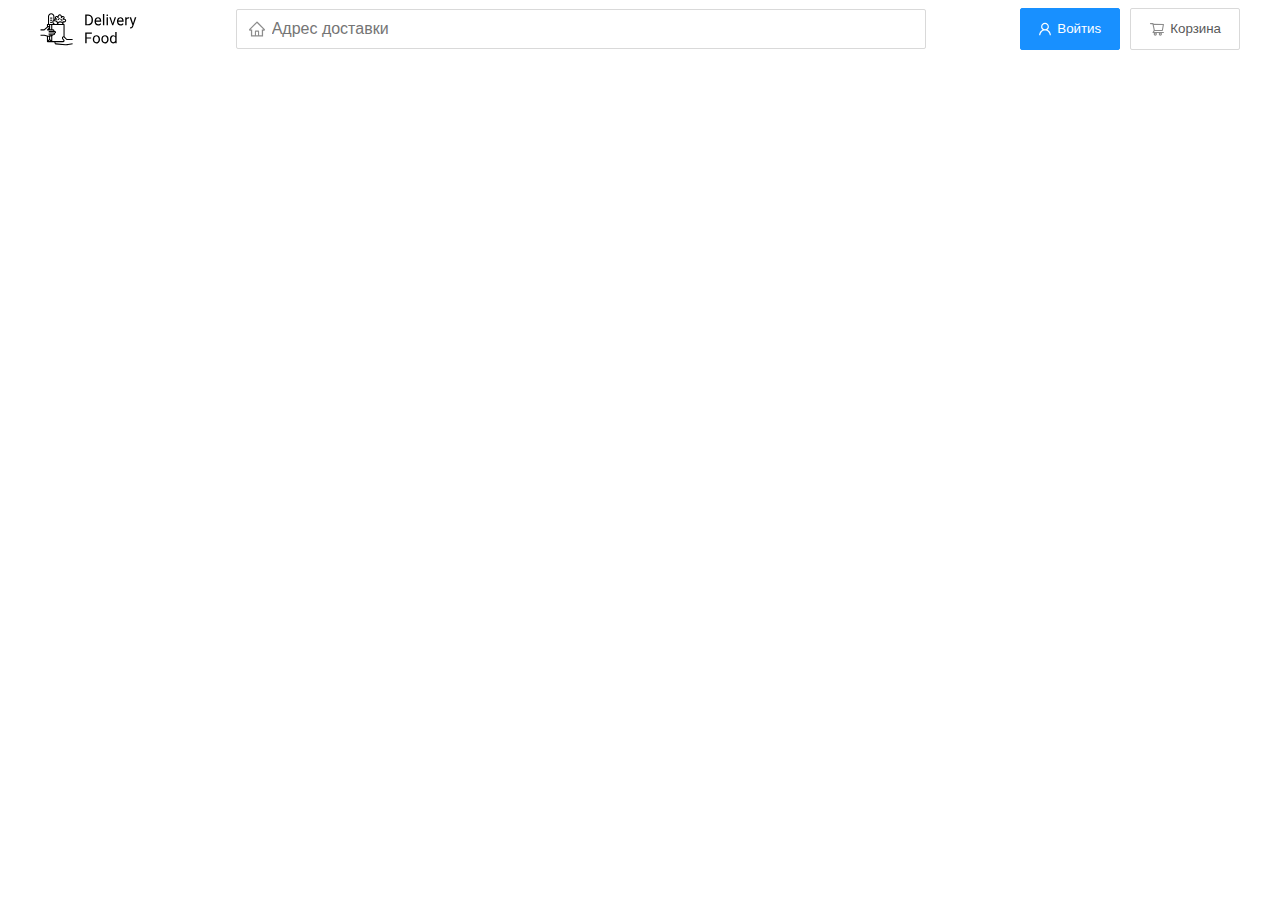
==== index.html @ 27b25c62 "Initial commit" ====
<DOCTYPE html>
<html lang="en">
<head>
    <meta charset="UTF-8">
    <meta name="viewport" content="width=device-width, initial-scale=1.0">
    <title>Delivery food - доставка еды на дом</title>
    <link rel="stylesheet" href="css/style.css">
</head>
<body>
    <div class="container">
        <!-- Шапка -->
        <header class="header">
        <img src="img\logo.svg" alt="Logo" class="logo" />
        <input type="text" class="input search-input" placeholder="Адрес доставки "/>
        <div class="buttons">
            <button class="button button-primary">
                <img src="img/icon container.svg" alt="user" class="button-icon">
                <span class="button-text">Войтиs</span>
            </button>
            <button class="button">
                <img src="img/icon container2.svg" alt="user" class="button-icon">
                <span class="buttob-text">Корзина</span>
            </button>
        </div>
        </header>
    </div>
</body>
</html>
---- css/style.css ----
*{
    box-sizing: border-box;
}
.container{
    max-width: 1200px;
    margin: auto;
}
.header{
    display: flex;
    align-items: center;
    justify-content: space-between;
}
.search-input{
    background: #FFFFFF;
    border: 1px solid #D9D9D9;
    border-radius: 2px;
    height: 40px;
    width: 690px;
    font-size: 16px;
    line-height: 24px;
    background-image: url(../img/home.svg);
    background-repeat: no-repeat;
    background-position: left 11px center;
    padding-left: 35px;
}
.buttons{
    display: flex;
    align-items: center;

}
.button{
    display: flex;
    align-items: center;
    padding: 8px 18px;
    background: #FFFFFF;
    border: 1px solid #D9D9D9;
    box-sizing: border-box;
    box-shadow: 0px 0px 2px rgba(0, 0, 0, 0.0015);
    border-radius: 2px;
    color: #595959;
    line-height: 24px;
}
.button-primary{
    background: #1890FF;
    border: 1px solid #1890ff;
    color: #ffffff;
    margin-right: 10px;
}
.button-icon{
    margin-right: 6px;
}
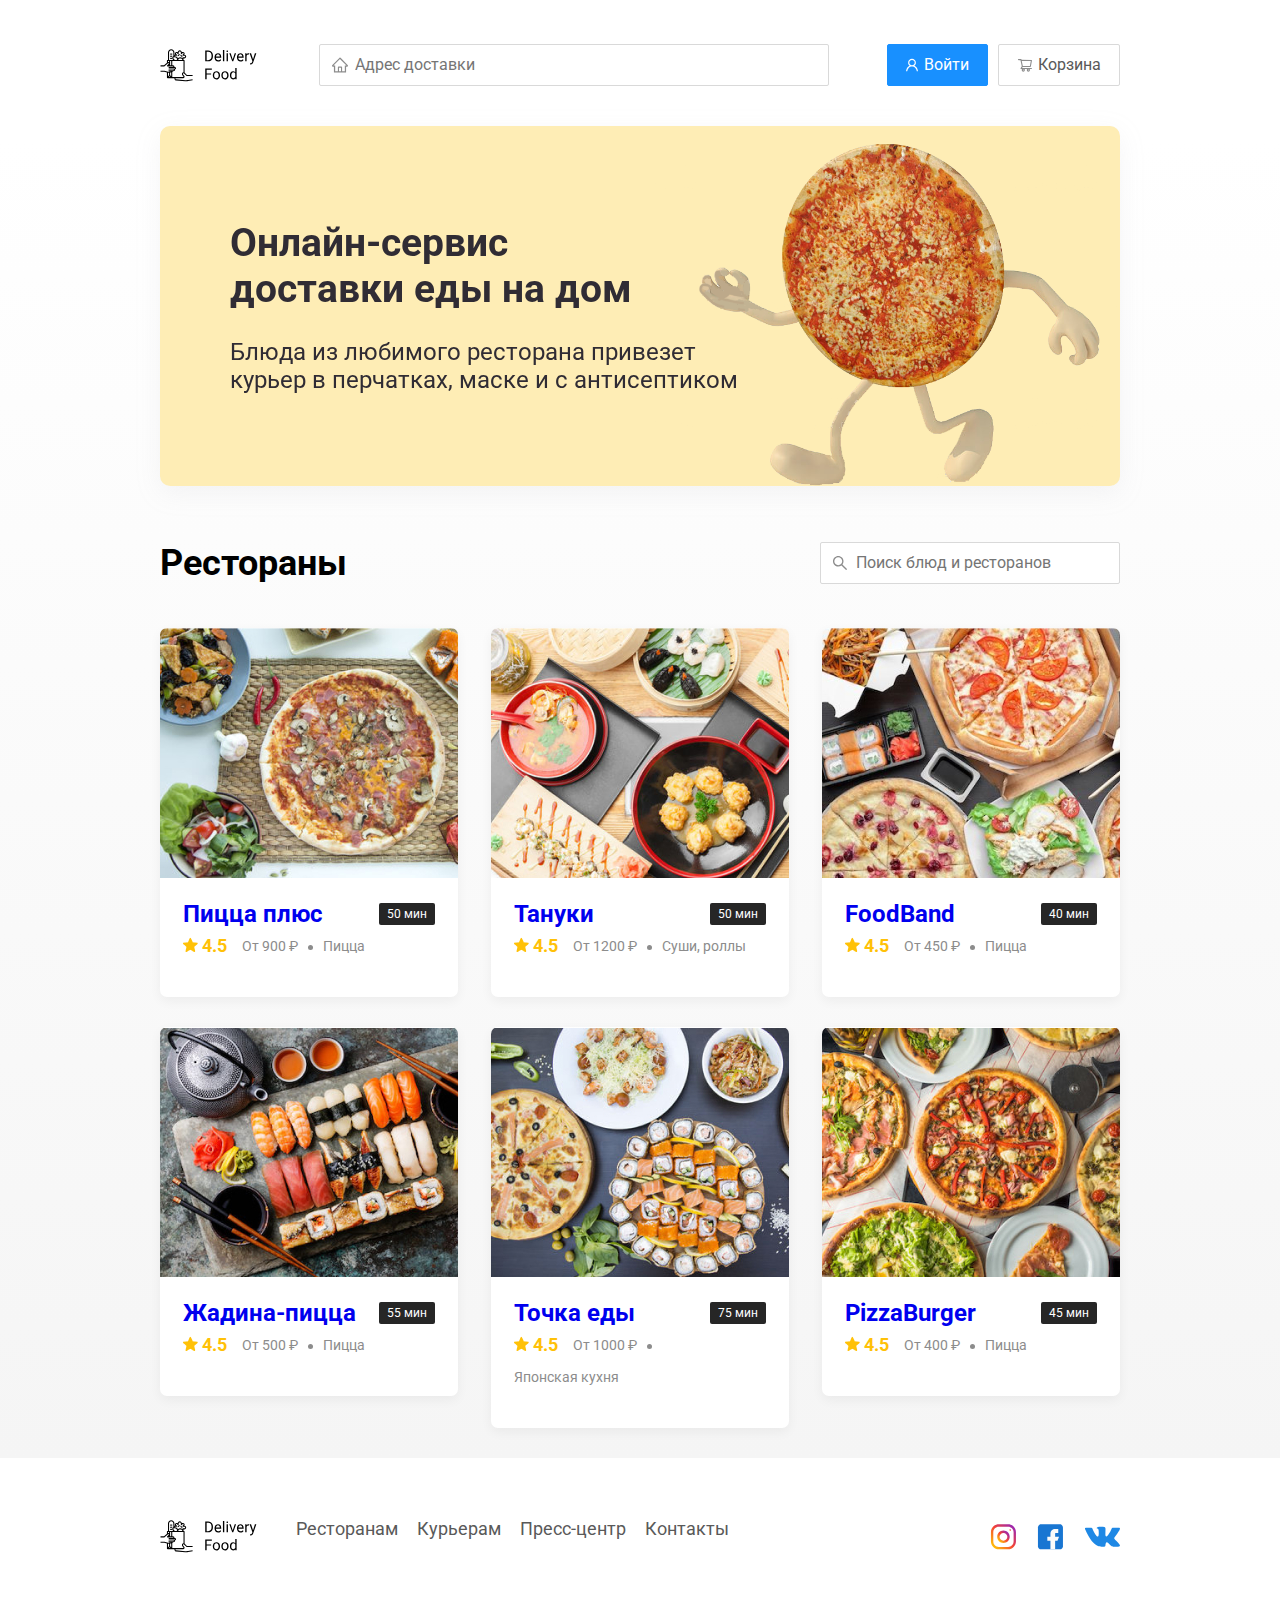
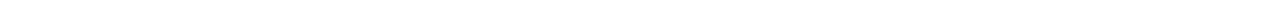
==== commit 5ccc1761: "commit" ====
--- a/index.html
+++ b/index.html
@@ -3,26 +3,193 @@
 <head>
     <meta charset="UTF-8">
     <meta name="viewport" content="width=device-width, initial-scale=1.0">
-    <title>Delivery food - доставка еды на дом</title>
+    <title>Delivry food - доставка еды на дом</title>
+
+    <link rel="preconnect" href="https://fonts.googleapis.com">
+    <link rel="preconnect" href="https://fonts.gstatic.com" crossorigin>
+    <link href="https://fonts.googleapis.com/css2?family=Roboto:wght@400;700&display=swap" rel="stylesheet">
     <link rel="stylesheet" href="css/style.css">
+    <link rel="stylesheet" href="css\normalize.css">
 </head>
 <body>
     <div class="container">
+
         <!-- Шапка -->
         <header class="header">
-        <img src="img\logo.svg" alt="Logo" class="logo" />
-        <input type="text" class="input search-input" placeholder="Адрес доставки "/>
+        <a href="index.html"><img src="img\logo.svg" alt="Logo" class="logo"/> </a>
+        <input type="text" class="input input-address" placeholder="Адрес доставки "/>
         <div class="buttons">
             <button class="button button-primary">
                 <img src="img/icon container.svg" alt="user" class="button-icon">
-                <span class="button-text">Войтиs</span>
+                <span class="button-text">Войти</span>
             </button>
             <button class="button">
                 <img src="img/icon container2.svg" alt="user" class="button-icon">
-                <span class="buttob-text">Корзина</span>
+                <span class="button-text">Корзина</span>
             </button>
         </div>
         </header>
     </div>
+
+    <main class="main">
+        <div class="container">
+            <section class="promo">
+                <h1 class="promo-title">Онлайн-сервис<br/>доставки еды на дом</h1>
+                <p class="promo-text">
+                    Блюда из любимого ресторана привезет курьер в перчатках, маске и с антисептиком
+                </p>
+            </section>
+    
+            <section class="rastaurants">
+                <div class="section-heading">
+                    <h2 class="section-title">Рестораны</h2>
+                    <input type="text" class="input input-search" placeholder="Поиск блюд и ресторанов">
+                </div>
+                <div class="cards">
+    
+                    <a href="restaurant.html" class="card">
+                        <img src="img/card1.jpg" alt="card" class="card-image"/>
+                        <div class="card-text">
+    
+                            <div class="card-heading">
+                                <h3 class="card-title">Пицца плюс</h3>
+                                <span class="card-tag tag">50 мин</span>
+                            </div>
+    
+                            <div class="card-info">
+                                <div class="rating">
+                                    <img src="img/star.png" alt="star" class="rating-star"> 4.5
+                                </div>
+                                <div class="price">От 900 ₽</div>
+                                <div class="category">Пицца</div>
+                            </div>
+    
+                        </div>
+                    </a>
+    
+                    <a href="restaurant.html" class="card">
+                        <img src="img/card2.jpg" alt="card" class="card-image"/>
+                        <div class="card-text">
+    
+                            <div class="card-heading">
+                                <h3 class="card-title">Тануки</h3>
+                                <span class="card-tag tag">50 мин</span>
+                            </div>
+    
+                            <div class="card-info">
+                                <div class="rating">
+                                    <img src="img/star.png" alt="star" class="rating-star">
+                                    4.5
+                                </div>
+                                <div class="price">От 1200 ₽</div>
+                                <div class="category">Суши, роллы</div>
+                            </div>
+    
+                        </div>
+                    </a>
+    
+                    <a href="restaurant.html" class="card">
+                        <img src="img/card3.jpg" alt="card" class="card-image"/>
+                        <div class="card-text">
+    
+                            <div class="card-heading">
+                                <h3 class="card-title">FoodBand</h3>
+                                <span class="card-tag tag">40 мин</span>
+                            </div>
+    
+                            <div class="card-info">
+                                <div class="rating">
+                                    <img src="img/star.png" alt="star" class="rating-star"> 4.5
+                                </div>
+                                <div class="price">От 450 ₽</div>
+                                <div class="category">Пицца</div>
+                            </div>
+    
+                        </div>
+                    </a>
+    
+                    <a href="restaurant.html" class="card">
+                        <img src="img/card4.jpg" alt="card" class="card-image"/>
+                        <div class="card-text">
+    
+                            <div class="card-heading">
+                                <h3 class="card-title">Жадина-пицца</h3>
+                                <span class="card-tag tag">55 мин</span>
+                            </div>
+    
+                            <div class="card-info">
+                                <div class="rating">
+                                    <img src="img/star.png" alt="star" class="rating-star"> 4.5
+                                </div>
+                                <div class="price">От 500 ₽</div>
+                                <div class="category">Пицца</div>
+                            </div>
+    
+                        </div>
+                    </a>
+    
+                    <a href="restaurant.html" class="card">
+                        <img src="img/card5.jpg" alt="card" class="card-image"/>
+                        <div class="card-text">
+    
+                            <div class="card-heading">
+                                <h3 class="card-title">Точка еды</h3>
+                                <span class="card-tag tag">75 мин</span>
+                            </div>
+    
+                            <div class="card-info">
+                                <div class="rating">
+                                    <img src="img/star.png" alt="star" class="rating-star"> 4.5
+                                </div>
+                                <div class="price">От 1000 ₽</div>
+                                <div class="category">Японская кухня</div>
+                            </div>
+    
+                        </div>
+                    </a>
+    
+                    <a href="restaurant.html" class="card">
+                        <img src="img/card6.jpg" alt="card" class="card-image"/>
+                        <div class="card-text">
+    
+                            <div class="card-heading">
+                                <h3 class="card-title">PizzaBurger</h3>
+                                <span class="card-tag tag">45 мин</span>
+                            </div>
+    
+                            <div class="card-info">
+                                <div class="rating">
+                                    <img src="img/star.png" alt="star" class="rating-star"> 4.5
+                                </div>
+                                <div class="price">От 400 ₽</div>
+                                <div class="category">Пицца</div>
+                            </div>
+    
+                        </div>
+                    </a>
+    
+                </div>
+            </section>
+        </div>
+    </main>
+
+    <footer class="footer">
+        <div class="container">
+            <div class="footer-block">
+                <a href="index.html"><img src="img/logo.svg" alt="logo" class="logo footer-logo"></a>
+                <nav class="footer-nav">
+                    <a href="#" class="footer-link">Ресторанам</a>
+                    <a href="#" class="footer-link">Курьерам</a>
+                    <a href="#" class="footer-link">Пресс-центр</a>
+                    <a href="#" class="footer-link">Контакты</a>
+                </nav>
+                <div class="social-links">
+                    <a href="#" class="social-link"><img src="img/instagram.svg" alt="instagram"></a>
+                    <a href="#" class="social-link"><img src="img/facebook.svg" alt="facebook"></a>
+                    <a href="#" class="social-link"><img src="img/vk.svg" alt="vk"></a>
+                </div>
+            </div>
+        </div>
+    </footer>
 </body>
 </html>--- a/css/style.css
+++ b/css/style.css
@@ -1,27 +1,39 @@
 *{
     box-sizing: border-box;
+}
+body{
+    font-family: 'Roboto', sans-serif;
+    padding-top: 44px;
 }
 .container{
     max-width: 1200px;
     margin: auto;
 }
 .header{
-    display: flex;
-    align-items: center;
-    justify-content: space-between;
-}
-.search-input{
+    margin-bottom: 40px;
+    display: flex;
+    align-items: center;
+    justify-content: space-between;
+}
+.input{
     background: #FFFFFF;
     border: 1px solid #D9D9D9;
     border-radius: 2px;
-    height: 40px;
-    width: 690px;
     font-size: 16px;
     line-height: 24px;
-    background-image: url(../img/home.svg);
+    padding: 8px;
+    padding-left: 35px;
     background-repeat: no-repeat;
     background-position: left 11px center;
-    padding-left: 35px;
+}
+.input-address{
+    flex: 0.8;
+    background-image: url(../img/home.svg);
+}
+.input-search{
+    margin-left: auto;
+    width: 300px;
+    background-image: url(../img/search.svg);
 }
 .buttons{
     display: flex;
@@ -40,6 +52,9 @@
     color: #595959;
     line-height: 24px;
 }
+/*.button:active{
+    box-shadow: inset 0px 0px 10px rgba(0,0,0,0.5);
+}*/
 .button-primary{
     background: #1890FF;
     border: 1px solid #1890ff;
@@ -48,4 +63,429 @@
 }
 .button-icon{
     margin-right: 6px;
+}
+.button-card-text{
+    margin-right: 10px;
+}
+.promo{
+    filter: drop-shadow(0px 7px 12px rgba(158, 158, 163, 0.1));
+    background: #FEEDB5 url(../img/promo-image.png) no-repeat top -18px right -132px/ 604px;
+    border-radius: 10px;
+    padding: 68px 70px;
+    margin-bottom: 56px;
+}
+.promo-title{
+    font-style: normal;
+    font-weight: bold;
+    font-size: 39px;
+    line-height: 46px;
+    color: #302C34;
+}
+.promo-text{
+    max-width: 538px;
+    font-style: normal;
+    font-weight: normal;
+    font-size: 24px;
+    line-height: 28px;
+    color: #302C34;
+}
+.section-heading{
+    display: flex;
+    align-items: center;
+    justify-content: space-between;
+    margin-bottom: 44px;
+}
+.section-title{
+    font-style: normal;
+    font-weight: bold;
+    font-size: 36px;
+    line-height: 42px;
+    color: #000000;
+    margin: 0;
+    margin-right: 30px;
+}
+.cards{
+    display: flex;
+    align-items: flex-start;
+    justify-content: space-between;
+    flex-wrap: wrap;
+}
+.card{
+    background:#ffffff;
+    box-shadow: 0px 4px 12px rgba(0, 0, 0, 0.05);
+    border-radius: 7px;
+    overflow: hidden;
+    margin-bottom: 30px;
+    flex-basis: 31%;
+    text-decoration: none;
+}
+.card2{
+    min-height: 510px;
+}
+.card-image{
+    width: 384px;
+    height: 250px;
+    object-fit: cover;
+}
+.card-text{
+    padding-top: 20px;
+    padding-bottom: 35px;
+    padding-left: 23px;
+    padding-right: 23px;
+}
+.card-heading{
+    display: flex;
+    align-items: center;
+    justify-content: space-between;
+}
+.card-title{
+    margin: 0;
+    font-style: normal;
+    font-weight: bold;
+    font-size: 24px;
+    line-height: 32px;
+}
+.card-title-reg{
+    font-weight: 400;
+}
+.card-tag{
+    font-style: normal;
+    font-weight: normal;
+    font-size: 12px;
+    line-height: 20px;
+    color:#ffffff;
+    background: #262626;
+    border-radius: 2px;
+    padding: 1px 8px;
+}
+.card-info{
+    display: flex;
+    align-items: center;
+    flex-wrap: wrap;
+}
+.card-buttons{
+    display: flex;
+    align-items: center;
+    margin-top: 24px;    
+}
+.card-price-bold{
+    font-weight: bold;
+    font-size: 20px;
+    line-height: 32px;
+    margin-left: 32px;
+}
+.rating{
+    margin-right: 26px;
+    font-style: normal;
+    font-weight: bold;
+    font-size: 18px;
+    line-height: 32px;
+    color: #FFC107;
+}
+.price, .category{
+    font-style: normal;
+    font-weight: normal;
+    font-size: 18px;
+    line-height: 32px;
+    color:#8C8C8C;
+}
+.price{
+    margin-right: 10px;
+}
+.ingredients{
+    margin-top: 10px;
+    color:#8c8c8c;
+    font-size: 18px;
+    line-height: 21px;
+}
+.ingredients2{
+    min-height: 70px;
+}
+.price::after{
+    content: "";
+    width: 5px;
+    height: 5px;
+    background-color: #8c8c8c;
+    display: inline-block;
+    vertical-align: middle;
+    border-radius: 50%;
+    margin-left: 10px;
+}
+.category{
+    text-overflow: ellipsis;
+    overflow: hidden;
+    white-space: nowrap;
+    max-width: 150px;
+}
+.main{
+    background: linear-gradient(180deg, rgba(245, 245, 245, 0) 1.04%, #F5F5F5 100%);
+}
+.footer{
+    padding: 60px 0;
+}
+.footer-block{
+    display: flex;
+    align-content: space-between;
+    justify-content: space-between;
+}
+.footer-nav{
+    margin-left: 35px;
+    margin-right: auto;
+}
+.footer-link {
+    display: inline-block;
+    color:#595959;
+    text-decoration: none;
+    font-style: normal;
+    font-weight: normal;
+    font-size: 18px;
+    line-height: 21px;
+}
+.footer-link:not(:last-child) {
+    margin-right: 15px;
+}
+.social-links{
+    display: flex;
+    align-items: center;
+}
+.social-link:not(:last-child){
+    margin-right: 21px;
+}
+.modal{
+    display: none;
+    position: fixed;
+    left: 0;
+    top: 0;
+    width: 100%;
+    height: 100%;
+    background: rgba(0, 0, 0, 0.4);
+}
+.modal-dialog{
+    max-width: 780px;
+    width: 95%;
+    background: #FFFFFF;
+    border-radius: 5px;
+    margin: auto;
+    padding: 40px 45px;
+}
+.modal-header{
+    display: flex;
+    align-items: center;
+    justify-content: space-between;
+    margin-bottom: 45px;
+
+}
+.modal-title{
+    margin: 0;
+    font-weight: bold;
+    font-size: 36px;
+    line-height: 42px;
+}
+.close{
+    font-size: 36px;
+    border: none;
+    background-color:transparent;
+}
+.modal-body{
+    margin-bottom: 52px;
+}
+.foods-row{
+    display: flex;
+    align-items: flex-start;
+    justify-content: space-between;
+    padding-bottom: 8px;
+    border-bottom: 1px solid #d9d9d9;
+    margin-bottom: 15px;
+}
+.food-name{
+    font-weight: normal;
+    font-size: 18px;
+    line-height: 32px;
+}
+.food-price{
+    margin-left: auto;
+    margin-right: 47px;
+    font-weight: bold;
+    font-size: 20px;
+    line-height: 32px;
+}
+.food-counter{
+    display: flex;
+    align-items: center;
+}
+.counter-button{
+    display: flex;
+    align-items: center;
+    justify-content: center;
+    width: 39px;
+    height: 32px;
+    background: #FFFFFF; 
+    border: 1px solid #40A9FF;
+    box-sizing: border-box;
+    border-radius: 2px;
+    font-weight: normal;
+    font-size: 14px;
+    line-height: 22px;
+    color: #40A9FF;
+}
+.counter{
+    font-size: 16px;
+    line-height: 24px;
+    margin: 0 10px;
+}
+.modal-footer{
+    display: flex;
+    align-items: center;
+    justify-content: space-between;
+}
+.footer-buttons{
+    display: flex;
+    align-items: center;
+}
+.modal-pricetag{
+    border-radius:5px;
+    background: #262626;
+    color:#ffffff;
+    padding: 15px 20px;
+    font-size: 20px;
+    line-height: 23px;
+}
+.is-open{
+    display: flex;
+}
+
+@media (max-width: 1366px) {
+    .container{
+        max-width: 960px;    
+    }
+    .promo{
+        background-size: 600px;
+    }
+    .rating{
+        margin-right: 15px;
+    }
+    .category, .price{
+        font-size: 14px;
+    }
+}
+@media (max-width: 992px){
+    .container{
+        max-width: 750px;
+    }
+    .promo{
+        padding: 50px;
+        background-size: 500px;
+        background-position: center right -180px;
+    }
+    .promo-text{
+        font-size: 18px;
+        max-width: 400px;
+    }
+    .card{
+        flex-basis: 49%;
+    }
+    .footer-link{
+        font-size: 16px;
+    }
+}
+@media (max-width: 768px){
+    .container{
+        max-width: 560px;
+    }
+    .card-info{
+        flex-wrap: wrap;
+    }
+    .card .rating{
+        flex-basis: 100%;
+    }
+    .card-title{
+        font-size: 18px;
+    }
+    .promo{
+        background-size: 400px;
+        background-position: bottom right -180px;   
+    }
+    .promo-title{
+        font-size: 24px;
+        line-height: 1.4;
+    }
+    .promo-text{
+        margin-top: 0;
+    }
+    .header{
+        flex-wrap: wrap;
+    }
+    .input-address{
+        order: 5;
+        margin-top: 15px;
+        flex: 1;
+    }
+}
+@media (max-width: 578px){
+    .container{
+        width: 90%;
+    }
+    .promo{
+        background-image: none;
+    }
+    .promo-title{
+        margin-bottom: 10px;
+    }
+    .section-title{
+        font-size: 20px;
+    }
+    .card{
+        flex-basis: 100%;
+    }
+    .card-image{
+        width: 100%;
+    }
+    .footer{
+        padding: 30px 0;
+    }
+    .footer-block{
+        align-items: flex-start;
+    }
+    .footer-nav{
+        margin-left: 0;
+        order: 0;
+    }
+    .footer-logo{
+        margin-right: 30px;
+    }
+}
+
+@media(max-width: 480px){
+    .section-heading{
+        flex-wrap: wrap;
+    }
+    .promo{
+        padding: 20px;
+    }
+    .button-text{
+        display: none;
+    }
+    .button-icon{
+        margin: 0;
+    }
+    .button {
+        max-height: 30px;
+    }
+    .footer-block{
+        flex-wrap: wrap;
+        flex-direction: column;
+        align-items: center;
+    }
+    .footer-logo{
+        order: 0;
+        margin-bottom: 20px;
+    }
+    .footer-nav{
+        margin-bottom: 20px; 
+        text-align: center;
+    }
+    .footer-link:not(:last-child)
+    {
+    margin-right: 0;
+    }
 }